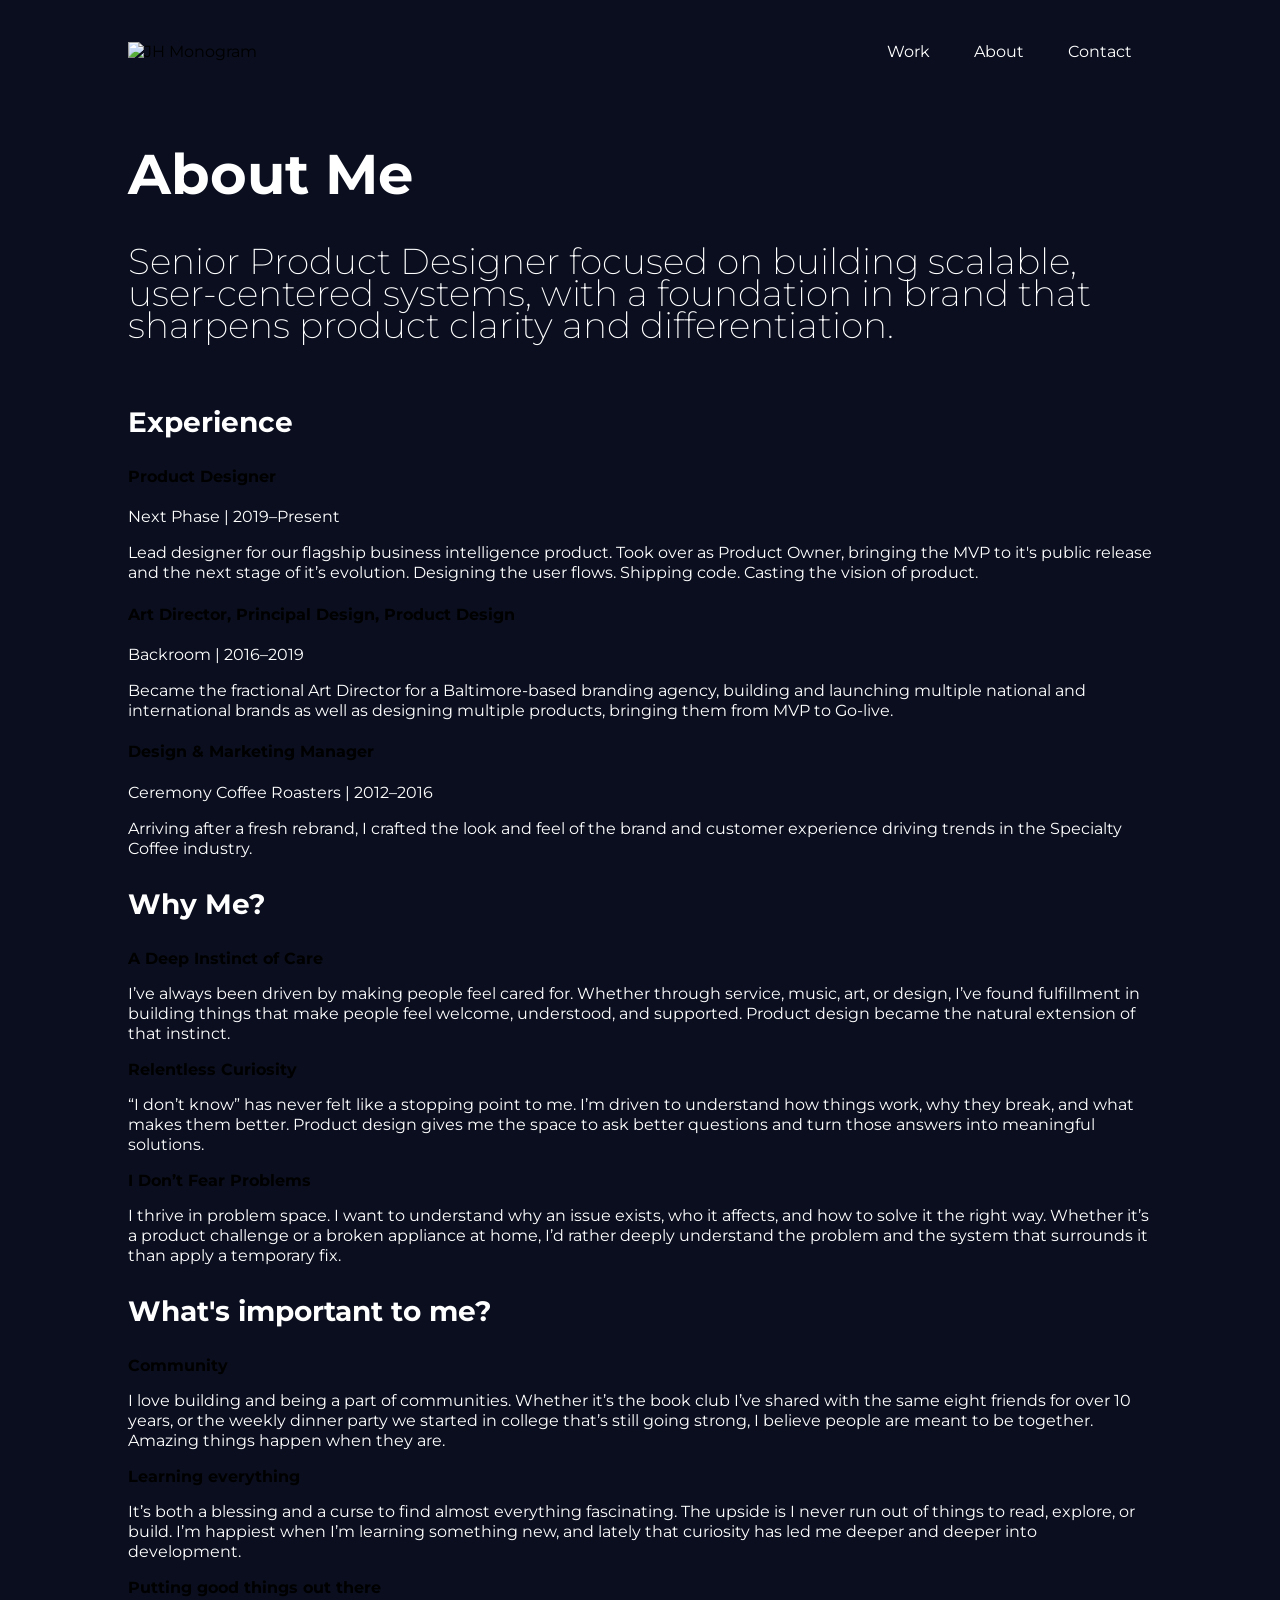
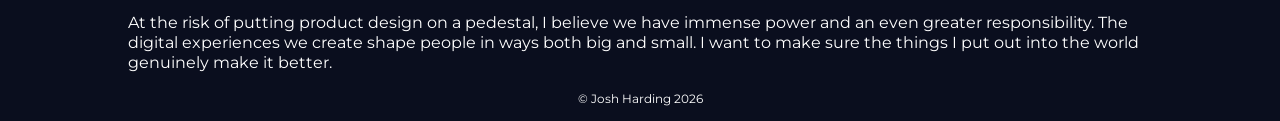
==== about.html @ d605e84e "Update about.html Added "Why me?" and "What's important to me?" sections" ====
<!DOCTYPE html>
<html lang="en">
<head>
    <meta charset="UTF-8">
    <meta name="viewport" content="width=device-width, initial-scale=1.0">
    <title>Josh Harding - About Me</title>
    <link rel="stylesheet" href="styles.css">
    <link rel="preconnect" href="https://fonts.googleapis.com">
    <link rel="preconnect" href="https://fonts.gstatic.com" crossorigin>
    <link href="https://fonts.googleapis.com/css2?family=Montserrat:ital,wght@0,100..900;1,100..900&display=swap" rel="stylesheet">
</head>
</head>
<body>
    <div>
    <header>
        <nav class="navigation">
                <a href="./index.html"><img src="./images/jh-logo-mark-white.svg" alt="JH Monogram" class="main_logo"></a>
            <div class="nav_group_links">
                <ul>
                    <li class="nav_items"><a href="#work-section">Work</a></li>
                    <li class="nav_items"><a href="./about.html">About</a></li>
                    <li class="nav_items"><a href="#contact-section">Contact</a></li>
                </ul>
            </div>
        </nav>
    </header>
    <main>
        <div class="hero-about">
            <div class="hero-left">
                <h1>About Me</h1>
                <p class="big-body">Senior Product Designer focused on building scalable, user-centered systems, with a foundation in brand that sharpens product clarity and differentiation.</p>
            </div>
            <div class="hero-right">
                <!-- <img class="headshot" src="./images/jh-headshot-2026.png" alt="headshot of me in a flannel shirt, I have a short beard and two earings in each earlobe"> -->
            </div>
            <!-- <p>&#8595; Want to know more?</p> -->

        </div>
        <!-- <h2>More stuff</h2>
        <p>Quick explaination about what you're about to see</p> -->
        <div class="about-section">
            <h3>Experience</h3>
        
            <h4 class="position">Product Designer</h4>
            <p class="resume-company-date">Next Phase  |  2019–Present</p>
            <p class="resume-description">Lead designer for our flagship business intelligence product. Took over as Product Owner, bringing the MVP to it's public release and the next stage of it’s evolution. Designing the user flows. Shipping code. Casting the vision of product.</p>
        
            <h4 class="position">Art Director, Principal Design, Product Design</h4>
            <p class="resume-company-date">Backroom  |  2016–2019</p>
            <p class="resume-description">Became the fractional Art Director for a Baltimore-based branding agency, building and launching multiple national and international brands as well as designing multiple products, bringing them from MVP to Go-live.</p>

            <h4 class="position">Design & Marketing Manager</h4>
            <p class="resume-company-date" style="margin:0">Ceremony Coffee Roasters  |  2012–2016</p>
            <p  class="resume-description">Arriving after a fresh rebrand, I crafted the look and feel of the brand and customer experience driving trends in the  Specialty Coffee industry.</p>
        </div>
        <div class="about-section">
            <h3>Why Me?</h3>
            <div class="three-column">
            <div>
                <h4 style="margin:0">A Deep Instinct of Care</h4>
                <p class="gray-text">I’ve always been driven by making people feel cared for. Whether through service, music, art, or design, I’ve found fulfillment in building things that make people feel welcome, understood, and supported. Product design became the natural extension of that instinct.</p>
            </div>
            <div>
                <h4 style="margin:0">Relentless Curiosity</h4>
                <p class="gray-text">“I don’t know” has never felt like a stopping point to me. I’m driven to understand how things work, why they break, and what makes them better. Product design gives me the space to ask better questions and turn those answers into meaningful solutions.</p>
            </div>
            <div>
                <h4 style="margin:0">I Don’t Fear Problems</h4>
                <p class="gray-text">I thrive in problem space. I want to understand why an issue exists, who it affects, and how to solve it the right way. Whether it’s a product challenge or a broken appliance at home, I’d rather deeply understand the problem and the system that surrounds it than apply a temporary fix.</p>
            </div>
        </div>
         <div class="about-section">
            <h3>What&#39s important to me?</h3>
            <div class="three-column">
            <div>
                <h4 style="margin:0">Community</h4>
                <p class="gray-text">I love building and being a part of communities. Whether it’s the book club I’ve shared with the same eight friends for over 10 years, or the weekly dinner party we started in college that’s still going strong, I believe people are meant to be together. Amazing things happen when they are.</p>
            </div>
            <div>
                <h4 style="margin:0">Learning everything</h4>
                <p class="gray-text">It’s both a blessing and a curse to find almost everything fascinating. The upside is I never run out of things to read, explore, or build. I’m happiest when I’m learning something new, and lately that curiosity has led me deeper and deeper into development.</p>
            </div>
            <div>
                <h4 style="margin:0">Putting good things out there</h4>
                <p class="gray-text">At the risk of putting product design on a pedestal, I believe we have immense power and an even greater responsibility. The digital experiences we create shape people in ways both big and small. I want to make sure the things I put out into the world genuinely make it better.</p>
            </div>
        </div>
    </main>
    <footer><p>© Josh Harding 2026</p></footer>
    </div>
</body>
</html>
---- styles.css ----
* {
  box-sizing: border-box;
  /* outline: 1px solid red; */
}

body {
    background-color: #0A0E1E;
    font-family: "Montserrat", sans-serif;
    margin: 0 auto;
    display: flex;
    justify-content: center;
    min-height: 100dvh;
    padding: 0 auto;
}

header {
    display: flex;
}

nav {
    display: flex;
    justify-content: center;
    justify-content: space-between;
    align-items: center;
}

.navigation {
    display: flex;
    justify-content: space-between;
    width: 80%;
    /* margin-top: 5%; */
    margin: 2% auto;
}

.nav_items {
    display: inline;
    list-style: none;
    color: #FFFFFF;
    margin: 20px
}

main {
    width: 80%;
    margin: 0 auto;
}

a {
  text-decoration: none;
  color: inherit;
}

.main_logo {
    display: inline;
    width: 20px;
}

/* Here's the hero section for desktop */
.hero {
    display: grid;
    grid-template-columns: 1fr 1fr;
    height: 80vh;
}

.big-body {
    font-size: 2.25rem;
    font-weight: 200;
    line-height: 2rem;

}

.hero-left{
    flex-direction: column;
    align-items: center;
    justify-content: center;
    align-self: center;
}

.hero-right {
    display:flex;
    flex-direction: column;
    justify-content: center;
    /* align-items: center; */
    overflow: hidden;
    width: auto;
    height: 100%;
    margin-top: auto;
}

.project-widget {
    border: solid 1px #d9d9d930;
    width: 100%;
    height: 440px;
    border-radius: 24px;
    display: grid;
    grid-template-columns: 1fr 1fr;
    gap: 20px;
    margin-bottom: 50px;
}

.project-text {
    display: flex;
    flex-direction: column;
    justify-content: space-between;
    padding: 30px;
    align-items: flex-start;
}

.impact-section {
    display: flex;
    flex-direction: column;
}

.impact {
    color: #00E7FF;
    letter-spacing: 0.22rem;
    font-weight: 700;
    margin: 0
}

.impact-metric {
    font-size: 43px;
    font-weight: 300;
    margin: 0;
}

.impact-description {
    font-weight: 300;
    margin: 0;
}

.project-image-container {
    display:flex;
    flex-direction: column;
    justify-content: end;
    overflow: hidden;
    width: auto;
    height: 100%;
    margin-top: auto;

}

.project-image {
    display: flex;
    flex-direction: column;
    justify-content: end;
    /* padding-top: 10%;
    padding-right: 10%; */
    /* padding-left: 10%; */
    align-items: center;
    object-fit: contain;
    width: auto;
    height: 100%;
    min-height: 0;
    min-width: 0;
    overflow: hidden;
}

.project-banner {
    width: 100%;
    height: auto;
    border-radius: 8px;
    margin-top: 10px;
    margin-bottom: 50px;
}

h1 {
    font-size: 56px;
    color: #FFFFFF;
}

h2 {
    font-size: 44px;
    color: #FFFFFF;
}

h3 {
    font-size: 28px;
    color: #FFFFFF;
}

p {
    color: #FFFFFF;
    line-height: 1.25rem;
}

.social-icon {
    width: 45px;
    margin-right: 20px;
    margin-top: 30px;
}

footer {
    text-align: center;
    font-size: .75rem;
}

@media (max-width: 402px) {
    body {
        background-color: #0A0E1E;
        font-family: "Montserrat", sans-serif;
        margin: 0;
        display: flex;
        justify-content: center;
        min-height: 100dvh;
        width: 80%;
        padding: 0;
        margin: auto;
    }

    h1 {
        font-size: 48px;
    }
    
    h2 {
        font-size: 36px;
        color: #FFFFFF;
    }
    
    h3 {
        font-size: 28px;
    }

    p {
        font-size: 12px;
    }

    .big-body {
        font-size: 16px;
        font-weight: 200;
        line-height: 1.25rem;
    }

    main {
        width: 80%;
        /* margin: 10%; */
    }

    .hero {
        display: grid;
        grid-template-columns: 1fr;
        width: 80vh;
    }

    .hero-right {
        display: none;
    }

    .impact-metric {
        font-size: 27px;
    }

    .project-widget {
        /* display: flex;
        flex-direction: column;
        justify-content: start; */
        display: grid;
        grid-template-columns: 1fr;
        grid-template-rows: 1fr 1fr;
        width: 100%;
        height: 70vh;

    }

    .project-image {
        align-items: center;
        object-fit: contain;
        overflow: hidden;
    }

    .project-banner {
    width: 100%;
    height: auto;
    border-radius: 4px;
    margin-top: 10px;
    margin-bottom: 50px;
}

    .project-image-container {
        overflow: hidden;
        width: 100%;
        height: auto;
        margin-top: auto;
        object-fit: contain;
    }

    .navigation {
    display: flex;
    justify-content: space-between;
    width: 80%;
    margin: 0 auto;
    }
}

@media (min-width: 402px) and (max-width: 980px) {
    p {
        font-size: 12px;
    }

    .big-body {
        font-size: 1.5rem;
        font-weight: 200;
    }

    main {
    width: 80%;
    margin: 10%;
    }

    .hero {
    display: grid;
    grid-template-columns: 1fr;
    height: 80vh;
    }

    .hero-right {
        display: none;
    }

      .impact-metric {
        font-size: 27px;
    }

        .project-widget {
        /* display: flex;
        flex-direction: column;
        justify-content: start; */
        display: grid;
        grid-template-columns: 1fr;
        grid-template-rows: 1fr 1fr;
        width: 100%;
        height: 70vh;

    }
}
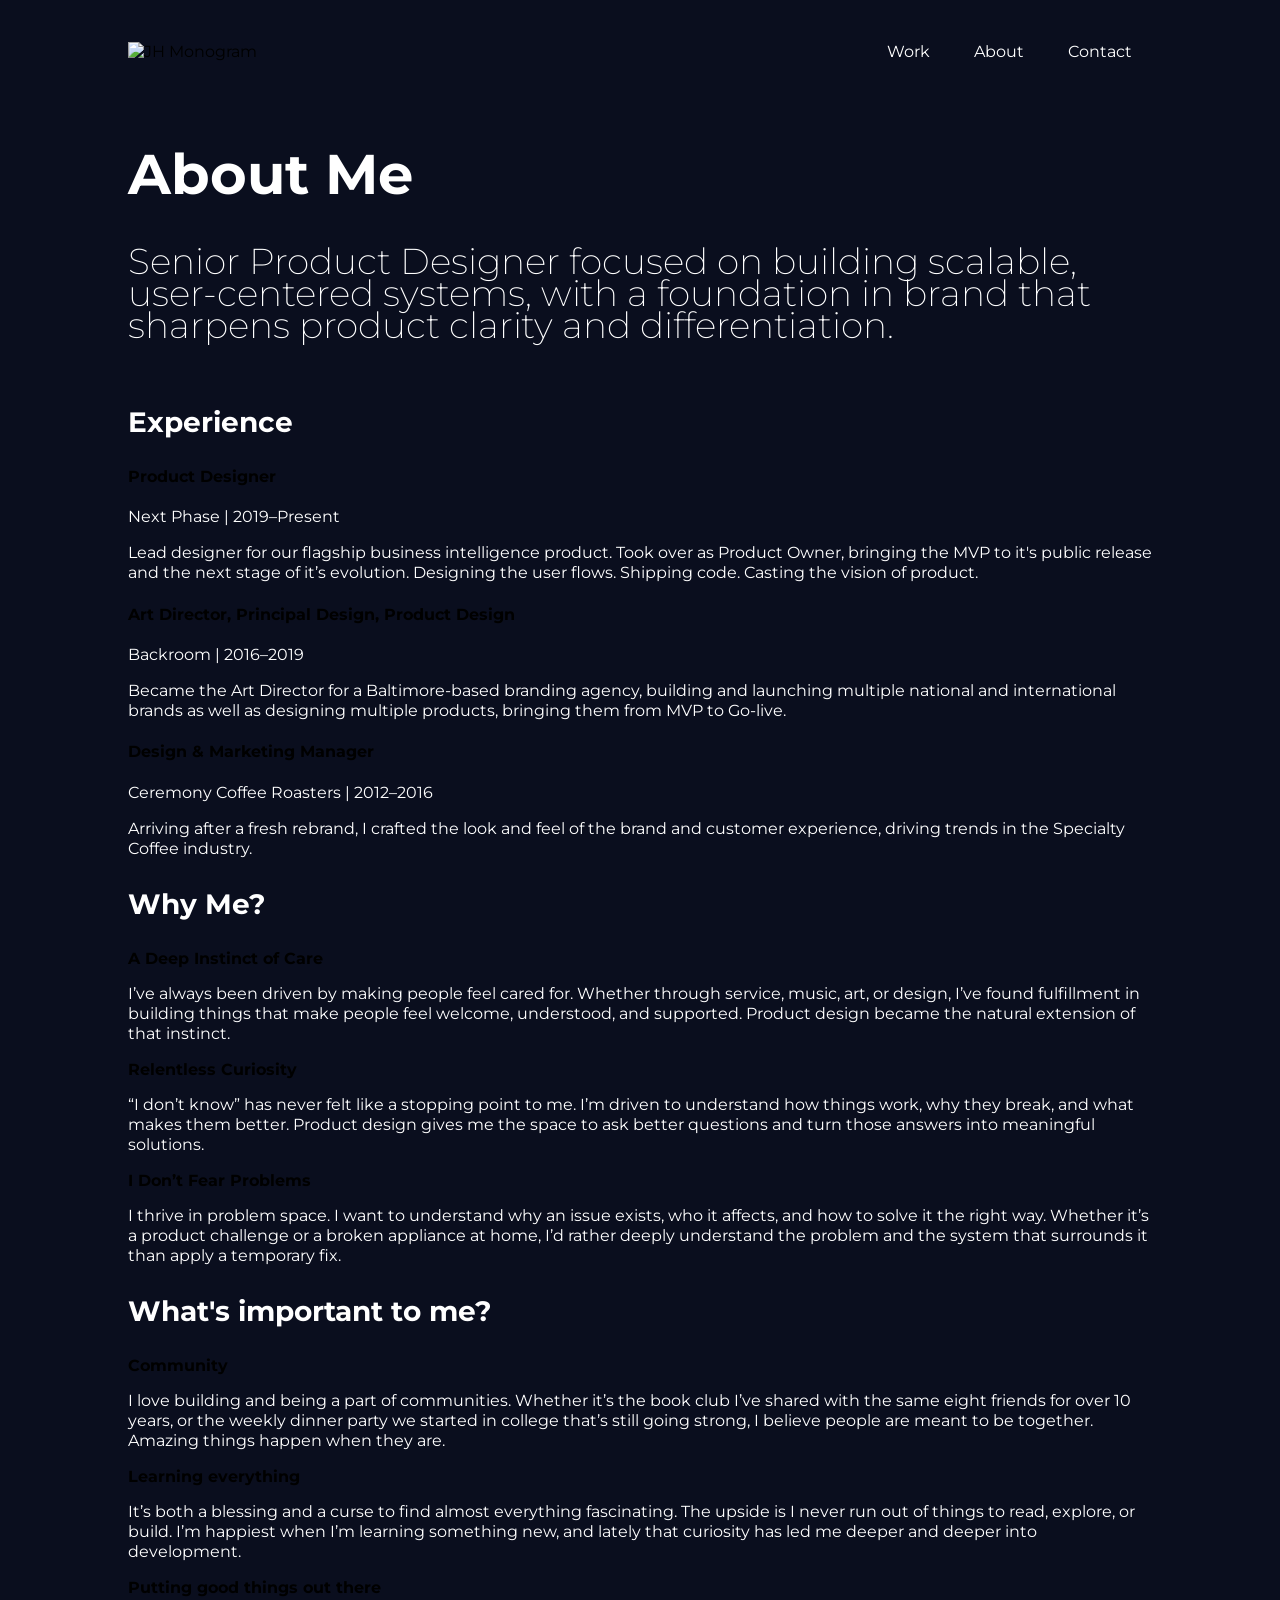
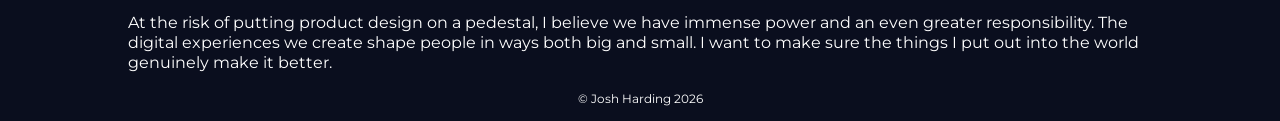
==== commit c296d854: "Update about.html fixed some tiny inconsistencies in the type formatting" ====
--- a/about.html
+++ b/about.html
@@ -47,11 +47,11 @@
         
             <h4 class="position">Art Director, Principal Design, Product Design</h4>
             <p class="resume-company-date">Backroom  |  2016–2019</p>
-            <p class="resume-description">Became the fractional Art Director for a Baltimore-based branding agency, building and launching multiple national and international brands as well as designing multiple products, bringing them from MVP to Go-live.</p>
+            <p class="resume-description">Became the Art Director for a Baltimore-based branding agency, building and launching multiple national and international brands as well as designing multiple products, bringing them from MVP to Go-live.</p>
 
             <h4 class="position">Design & Marketing Manager</h4>
             <p class="resume-company-date" style="margin:0">Ceremony Coffee Roasters  |  2012–2016</p>
-            <p  class="resume-description">Arriving after a fresh rebrand, I crafted the look and feel of the brand and customer experience driving trends in the  Specialty Coffee industry.</p>
+            <p  class="resume-description">Arriving after a fresh rebrand, I crafted the look and feel of the brand and customer experience, driving trends in the  Specialty Coffee industry.</p>
         </div>
         <div class="about-section">
             <h3>Why Me?</h3>
@@ -69,7 +69,7 @@
                 <p class="gray-text">I thrive in problem space. I want to understand why an issue exists, who it affects, and how to solve it the right way. Whether it’s a product challenge or a broken appliance at home, I’d rather deeply understand the problem and the system that surrounds it than apply a temporary fix.</p>
             </div>
         </div>
-         <div class="about-section">
+        <div class="about-section">
             <h3>What&#39s important to me?</h3>
             <div class="three-column">
             <div>
@@ -84,6 +84,7 @@
                 <h4 style="margin:0">Putting good things out there</h4>
                 <p class="gray-text">At the risk of putting product design on a pedestal, I believe we have immense power and an even greater responsibility. The digital experiences we create shape people in ways both big and small. I want to make sure the things I put out into the world genuinely make it better.</p>
             </div>
+            </div>
         </div>
     </main>
     <footer><p>© Josh Harding 2026</p></footer>
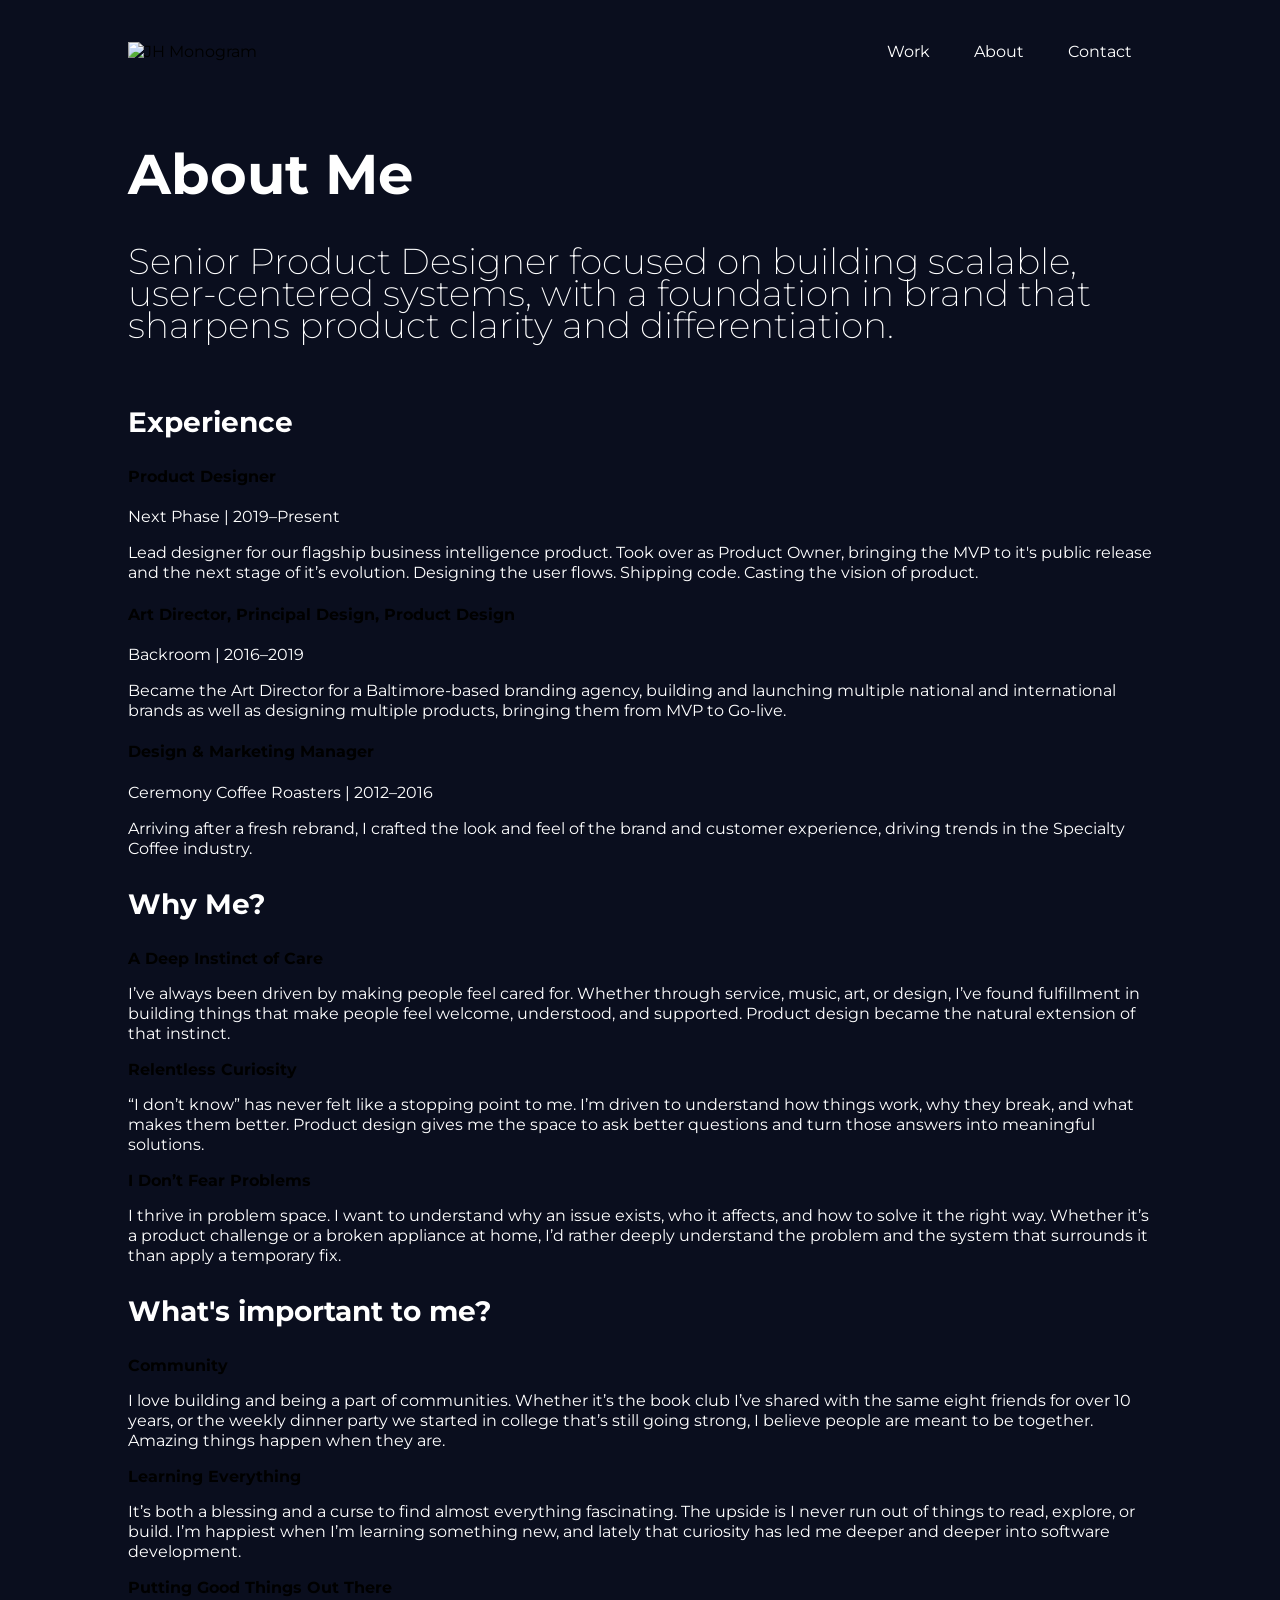
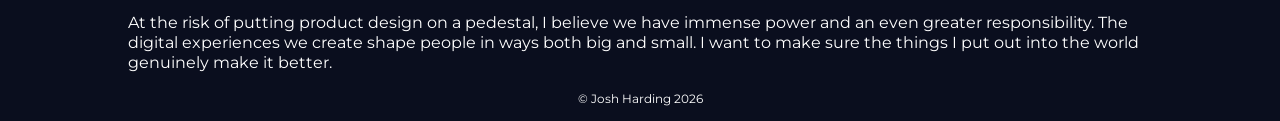
==== commit 6f18cbdf: "Update about.html edited the '...important to me...' descriptions" ====
--- a/about.html
+++ b/about.html
@@ -17,9 +17,9 @@
                 <a href="./index.html"><img src="./images/jh-logo-mark-white.svg" alt="JH Monogram" class="main_logo"></a>
             <div class="nav_group_links">
                 <ul>
-                    <li class="nav_items"><a href="#work-section">Work</a></li>
+                    <li class="nav_items"><a href="index.html#work-section">Work</a></li>
                     <li class="nav_items"><a href="./about.html">About</a></li>
-                    <li class="nav_items"><a href="#contact-section">Contact</a></li>
+                    <li class="nav_items"><a href="index.html#contact-section">Contact</a></li>
                 </ul>
             </div>
         </nav>
@@ -77,11 +77,11 @@
                 <p class="gray-text">I love building and being a part of communities. Whether it’s the book club I’ve shared with the same eight friends for over 10 years, or the weekly dinner party we started in college that’s still going strong, I believe people are meant to be together. Amazing things happen when they are.</p>
             </div>
             <div>
-                <h4 style="margin:0">Learning everything</h4>
-                <p class="gray-text">It’s both a blessing and a curse to find almost everything fascinating. The upside is I never run out of things to read, explore, or build. I’m happiest when I’m learning something new, and lately that curiosity has led me deeper and deeper into development.</p>
+                <h4 style="margin:0">Learning Everything</h4>
+                <p class="gray-text">It’s both a blessing and a curse to find almost everything fascinating. The upside is I never run out of things to read, explore, or build. I’m happiest when I’m learning something new, and lately that curiosity has led me deeper and deeper into software development.</p>
             </div>
             <div>
-                <h4 style="margin:0">Putting good things out there</h4>
+                <h4 style="margin:0">Putting Good Things Out There</h4>
                 <p class="gray-text">At the risk of putting product design on a pedestal, I believe we have immense power and an even greater responsibility. The digital experiences we create shape people in ways both big and small. I want to make sure the things I put out into the world genuinely make it better.</p>
             </div>
             </div>
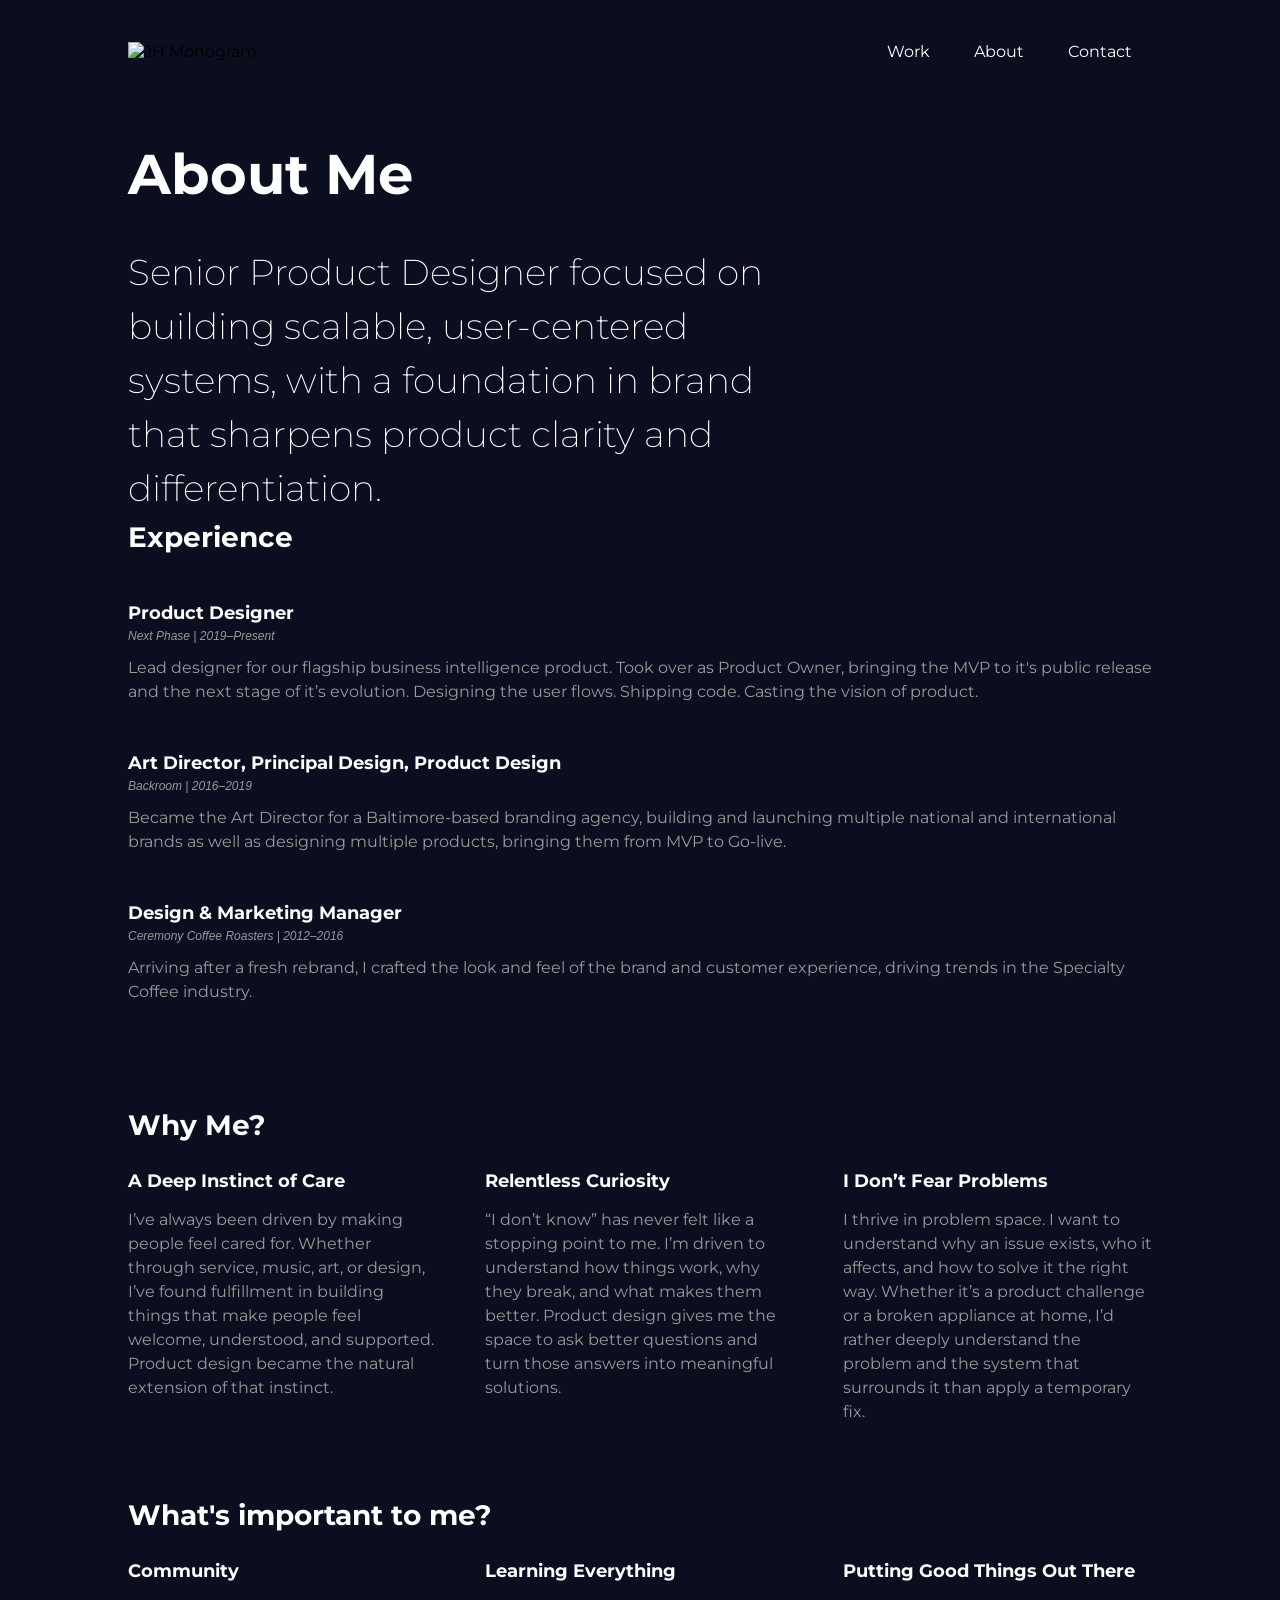
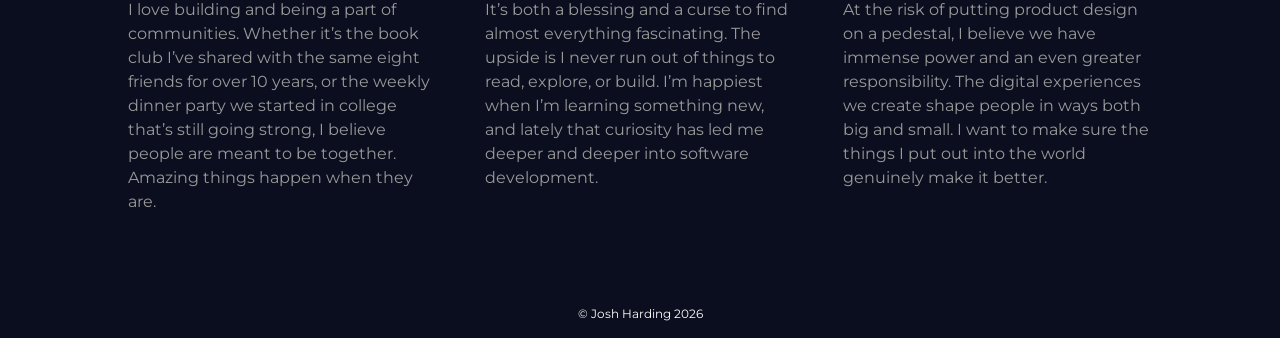
==== commit 86b90cb0: "Update about.html Honestly, I'm just making sure it's up to date before bed" ====
--- a/about.html
+++ b/about.html
@@ -33,11 +33,9 @@
             <div class="hero-right">
                 <!-- <img class="headshot" src="./images/jh-headshot-2026.png" alt="headshot of me in a flannel shirt, I have a short beard and two earings in each earlobe"> -->
             </div>
-            <!-- <p>&#8595; Want to know more?</p> -->
 
         </div>
-        <!-- <h2>More stuff</h2>
-        <p>Quick explaination about what you're about to see</p> -->
+
         <div class="about-section">
             <h3>Experience</h3>
         
@@ -53,6 +51,7 @@
             <p class="resume-company-date" style="margin:0">Ceremony Coffee Roasters  |  2012–2016</p>
             <p  class="resume-description">Arriving after a fresh rebrand, I crafted the look and feel of the brand and customer experience, driving trends in the  Specialty Coffee industry.</p>
         </div>
+        
         <div class="about-section">
             <h3>Why Me?</h3>
             <div class="three-column">
@@ -69,6 +68,7 @@
                 <p class="gray-text">I thrive in problem space. I want to understand why an issue exists, who it affects, and how to solve it the right way. Whether it’s a product challenge or a broken appliance at home, I’d rather deeply understand the problem and the system that surrounds it than apply a temporary fix.</p>
             </div>
         </div>
+        
         <div class="about-section">
             <h3>What&#39s important to me?</h3>
             <div class="three-column">
@@ -86,6 +86,7 @@
             </div>
             </div>
         </div>
+        
     </main>
     <footer><p>© Josh Harding 2026</p></footer>
     </div>
--- a/styles.css
+++ b/styles.css
@@ -58,13 +58,51 @@
 .hero {
     display: grid;
     grid-template-columns: 1fr 1fr;
-    height: 80vh;
+    height: 75vh;
+}
+
+.hero-about {
+    display:grid;
+    grid-template-columns: 2fr 1fr;
+    height: 40vh;
+}
+
+.project-main-image {
+    width: 100%;
+    height: auto;
+    border-radius: 16px;
+}
+
+.hero-project {
+    display: grid;
+    grid-template-columns: 2fr 1fr;
+    gap: 3rem;
+}
+
+.results-project {
+    display: grid;
+    grid-template-columns: 1fr 1fr 1fr;
+    gap: 3rem;
+    text-align: center;
+}
+
+.result-metric {
+    font-size: 5.625rem;
+    font-weight: 100;
+    color: #ffffff;
+    margin: 2rem;
+}
+
+.project-description {
+    font-size: 1.5rem;
+    line-height: 1.5em;
+    margin: 0;
 }
 
 .big-body {
     font-size: 2.25rem;
     font-weight: 200;
-    line-height: 2rem;
+    line-height: 1.5em;
 
 }
 
@@ -163,6 +201,42 @@
     margin-bottom: 50px;
 }
 
+.project-subsection {
+    margin-top: 50px;
+    margin-bottom: 50px;
+}
+
+.three-column {
+    display: grid;
+    grid-template-columns: 1fr 1fr 1fr;
+    gap: 3rem;
+}
+
+.position {
+    margin-top: 3rem;
+    margin-bottom: 0;
+}
+.resume-company-date {
+    font-size: .75rem;
+    font-style: italic;
+    color: #9a9a9a;
+    margin: 0;
+}
+
+.resume-description {
+    margin-top: .5em;
+    color:#9a9a9a
+}
+
+.about-section {
+    padding-top: 30px;
+    padding-bottom: 30px;
+}
+
+.gray-text {
+    color: #9a9a9a;
+}
+
 h1 {
     font-size: 56px;
     color: #FFFFFF;
@@ -178,13 +252,22 @@
     color: #FFFFFF;
 }
 
+h4 {
+    font-size: 18px;
+    color: #ffffff;
+}
+
 p {
     color: #FFFFFF;
-    line-height: 1.25rem;
+    line-height: 1.5rem;
+}
+
+li {
+    color: #ffffff
 }
 
 .social-icon {
-    width: 45px;
+    width: 35px;
     margin-right: 20px;
     margin-top: 30px;
 }
@@ -289,6 +372,18 @@
     width: 80%;
     margin: 0 auto;
     }
+    
+    .three-column {
+    display: grid;
+    grid-template-columns: 1fr;
+    gap: 3rem;
+}
+    .hero-about {
+    display:grid;
+    grid-template-columns: 1fr;
+    height: 40vh;
+}
+
 }
 
 @media (min-width: 402px) and (max-width: 980px) {
@@ -331,4 +426,15 @@
         height: 70vh;
 
     }
-}
+
+    .three-column {
+    display: grid;
+    grid-template-columns: 1fr;
+    gap: 3rem;
+}
+    .hero-about {
+    display:grid;
+    grid-template-columns: 1fr;
+    height: 40vh;
+}
+}
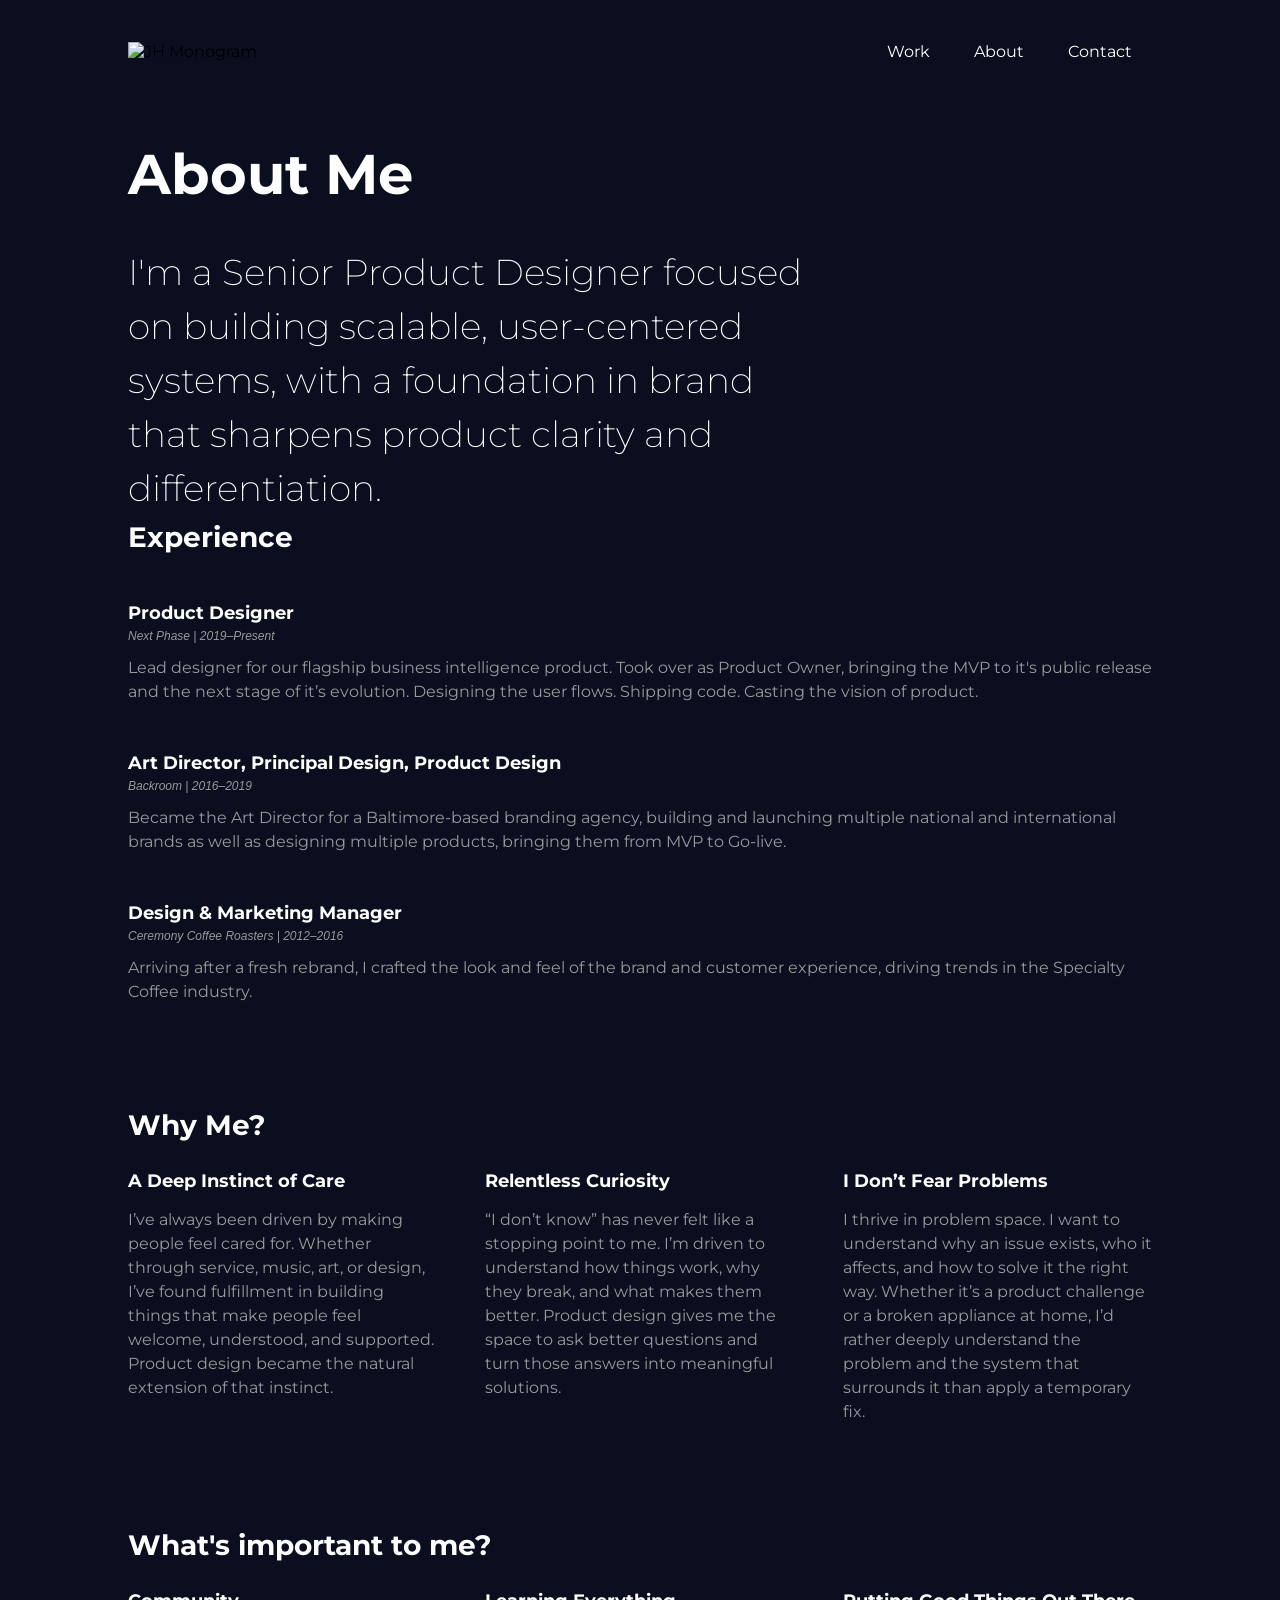
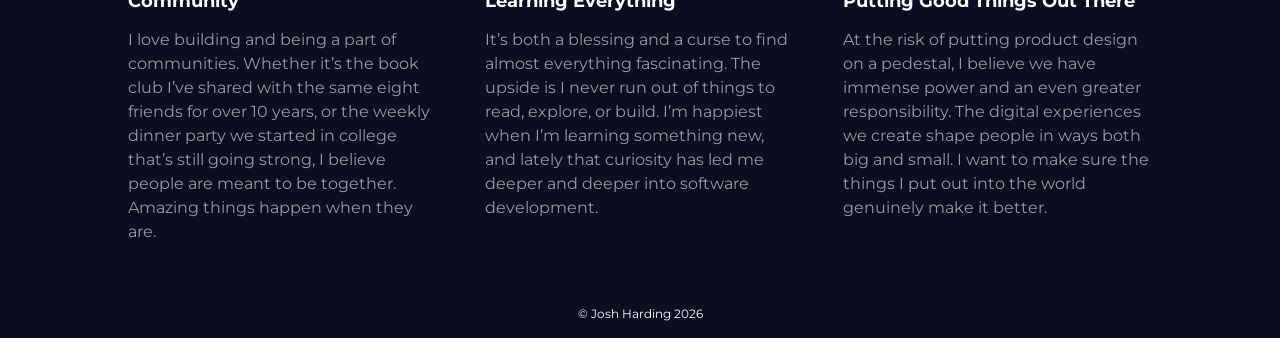
==== commit 4d9eeefc: "Update about.html updated formatting, fixed spacing issue in Experience between title and first .pos" ====
--- a/about.html
+++ b/about.html
@@ -12,83 +12,83 @@
 </head>
 <body>
     <div>
-    <header>
-        <nav class="navigation">
-                <a href="./index.html"><img src="./images/jh-logo-mark-white.svg" alt="JH Monogram" class="main_logo"></a>
-            <div class="nav_group_links">
-                <ul>
-                    <li class="nav_items"><a href="index.html#work-section">Work</a></li>
-                    <li class="nav_items"><a href="./about.html">About</a></li>
-                    <li class="nav_items"><a href="index.html#contact-section">Contact</a></li>
-                </ul>
-            </div>
-        </nav>
-    </header>
-    <main>
-        <div class="hero-about">
-            <div class="hero-left">
-                <h1>About Me</h1>
-                <p class="big-body">Senior Product Designer focused on building scalable, user-centered systems, with a foundation in brand that sharpens product clarity and differentiation.</p>
-            </div>
-            <div class="hero-right">
-                <!-- <img class="headshot" src="./images/jh-headshot-2026.png" alt="headshot of me in a flannel shirt, I have a short beard and two earings in each earlobe"> -->
+        <header>
+            <nav class="navigation">
+                    <a href="./index.html"><img src="./images/jh-logo-mark-white.svg" alt="JH Monogram" class="main_logo"></a>
+                <div class="nav_group_links">
+                    <ul>
+                        <li class="nav_items"><a href="index.html#work-section">Work</a></li>
+                        <li class="nav_items"><a href="./about.html">About</a></li>
+                        <li class="nav_items"><a href="index.html#contact-section">Contact</a></li>
+                    </ul>
+                </div>
+            </nav>
+        </header>
+        <main>
+            <div class="hero-about">
+                <div class="hero-left">
+                    <h1>About Me</h1>
+                    <p class="big-body">I'm a Senior Product Designer focused on building scalable, user-centered systems, with a foundation in brand that sharpens product clarity and differentiation.</p>
+                </div>
+                <div class="hero-right">
+                    <!-- <img class="headshot" src="./images/jh-headshot-2026.png" alt="headshot of me in a flannel shirt, I have a short beard and two earings in each earlobe"> -->
+                </div>
             </div>
 
-        </div>
+            <div class="about-section">
+                <h3>Experience</h3>
+            
+                <h4 class="position">Product Designer</h4>
+                <p class="resume-company-date">Next Phase  |  2019–Present</p>
+                <p class="resume-description">Lead designer for our flagship business intelligence product. Took over as Product Owner, bringing the MVP to it's public release and the next stage of it’s evolution. Designing the user flows. Shipping code. Casting the vision of product.</p>
+            
+                <h4 class="position">Art Director, Principal Design, Product Design</h4>
+                <p class="resume-company-date">Backroom  |  2016–2019</p>
+                <p class="resume-description">Became the Art Director for a Baltimore-based branding agency, building and launching multiple national and international brands as well as designing multiple products, bringing them from MVP to Go-live.</p>
 
-        <div class="about-section">
-            <h3>Experience</h3>
-        
-            <h4 class="position">Product Designer</h4>
-            <p class="resume-company-date">Next Phase  |  2019–Present</p>
-            <p class="resume-description">Lead designer for our flagship business intelligence product. Took over as Product Owner, bringing the MVP to it's public release and the next stage of it’s evolution. Designing the user flows. Shipping code. Casting the vision of product.</p>
-        
-            <h4 class="position">Art Director, Principal Design, Product Design</h4>
-            <p class="resume-company-date">Backroom  |  2016–2019</p>
-            <p class="resume-description">Became the Art Director for a Baltimore-based branding agency, building and launching multiple national and international brands as well as designing multiple products, bringing them from MVP to Go-live.</p>
-
-            <h4 class="position">Design & Marketing Manager</h4>
-            <p class="resume-company-date" style="margin:0">Ceremony Coffee Roasters  |  2012–2016</p>
-            <p  class="resume-description">Arriving after a fresh rebrand, I crafted the look and feel of the brand and customer experience, driving trends in the  Specialty Coffee industry.</p>
-        </div>
-        
-        <div class="about-section">
-            <h3>Why Me?</h3>
-            <div class="three-column">
-            <div>
-                <h4 style="margin:0">A Deep Instinct of Care</h4>
-                <p class="gray-text">I’ve always been driven by making people feel cared for. Whether through service, music, art, or design, I’ve found fulfillment in building things that make people feel welcome, understood, and supported. Product design became the natural extension of that instinct.</p>
+                <h4 class="position">Design & Marketing Manager</h4>
+                <p class="resume-company-date" style="margin:0">Ceremony Coffee Roasters  |  2012–2016</p>
+                <p  class="resume-description">Arriving after a fresh rebrand, I crafted the look and feel of the brand and customer experience, driving trends in the  Specialty Coffee industry.</p>
             </div>
-            <div>
-                <h4 style="margin:0">Relentless Curiosity</h4>
-                <p class="gray-text">“I don’t know” has never felt like a stopping point to me. I’m driven to understand how things work, why they break, and what makes them better. Product design gives me the space to ask better questions and turn those answers into meaningful solutions.</p>
+            
+            <div class="about-section">
+                <h3>Why Me?</h3>
+                <div class="three-column">
+                    <div>
+                        <h4 style="margin:0">A Deep Instinct of Care</h4>
+                        <p class="gray-text">I’ve always been driven by making people feel cared for. Whether through service, music, art, or design, I’ve found fulfillment in building things that make people feel welcome, understood, and supported. Product design became the natural extension of that instinct.</p>
+                    </div>
+                    <div>
+                        <h4 style="margin:0">Relentless Curiosity</h4>
+                        <p class="gray-text">“I don’t know” has never felt like a stopping point to me. I’m driven to understand how things work, why they break, and what makes them better. Product design gives me the space to ask better questions and turn those answers into meaningful solutions.</p>
+                    </div>
+                    <div>
+                        <h4 style="margin:0">I Don’t Fear Problems</h4>
+                        <p class="gray-text">I thrive in problem space. I want to understand why an issue exists, who it affects, and how to solve it the right way. Whether it’s a product challenge or a broken appliance at home, I’d rather deeply understand the problem and the system that surrounds it than apply a temporary fix.</p>
+                    </div>
+                </div>
             </div>
-            <div>
-                <h4 style="margin:0">I Don’t Fear Problems</h4>
-                <p class="gray-text">I thrive in problem space. I want to understand why an issue exists, who it affects, and how to solve it the right way. Whether it’s a product challenge or a broken appliance at home, I’d rather deeply understand the problem and the system that surrounds it than apply a temporary fix.</p>
+            
+            <div class="about-section">
+                <h3>What&#39s important to me?</h3>
+                <div class="three-column">
+                    <div>
+                        <h4 style="margin:0">Community</h4>
+                        <p class="gray-text">I love building and being a part of communities. Whether it’s the book club I’ve shared with the same eight friends for over 10 years, or the weekly dinner party we started in college that’s still going strong, I believe people are meant to be together. Amazing things happen when they are.</p>
+                    </div>
+                    <div>
+                        <h4 style="margin:0">Learning Everything</h4>
+                        <p class="gray-text">It’s both a blessing and a curse to find almost everything fascinating. The upside is I never run out of things to read, explore, or build. I’m happiest when I’m learning something new, and lately that curiosity has led me deeper and deeper into software development.</p>
+                    </div>
+                    <div>
+                        <h4 style="margin:0">Putting Good Things Out There</h4>
+                        <p class="gray-text">At the risk of putting product design on a pedestal, I believe we have immense power and an even greater responsibility. The digital experiences we create shape people in ways both big and small. I want to make sure the things I put out into the world genuinely make it better.</p>
+                    </div>
+                </div>
             </div>
-        </div>
-        
-        <div class="about-section">
-            <h3>What&#39s important to me?</h3>
-            <div class="three-column">
-            <div>
-                <h4 style="margin:0">Community</h4>
-                <p class="gray-text">I love building and being a part of communities. Whether it’s the book club I’ve shared with the same eight friends for over 10 years, or the weekly dinner party we started in college that’s still going strong, I believe people are meant to be together. Amazing things happen when they are.</p>
-            </div>
-            <div>
-                <h4 style="margin:0">Learning Everything</h4>
-                <p class="gray-text">It’s both a blessing and a curse to find almost everything fascinating. The upside is I never run out of things to read, explore, or build. I’m happiest when I’m learning something new, and lately that curiosity has led me deeper and deeper into software development.</p>
-            </div>
-            <div>
-                <h4 style="margin:0">Putting Good Things Out There</h4>
-                <p class="gray-text">At the risk of putting product design on a pedestal, I believe we have immense power and an even greater responsibility. The digital experiences we create shape people in ways both big and small. I want to make sure the things I put out into the world genuinely make it better.</p>
-            </div>
-            </div>
-        </div>
-        
-    </main>
-    <footer><p>© Josh Harding 2026</p></footer>
+            
+        </main>
+        <footer><p>© Josh Harding 2026</p></footer>
     </div>
 </body>
 </html>
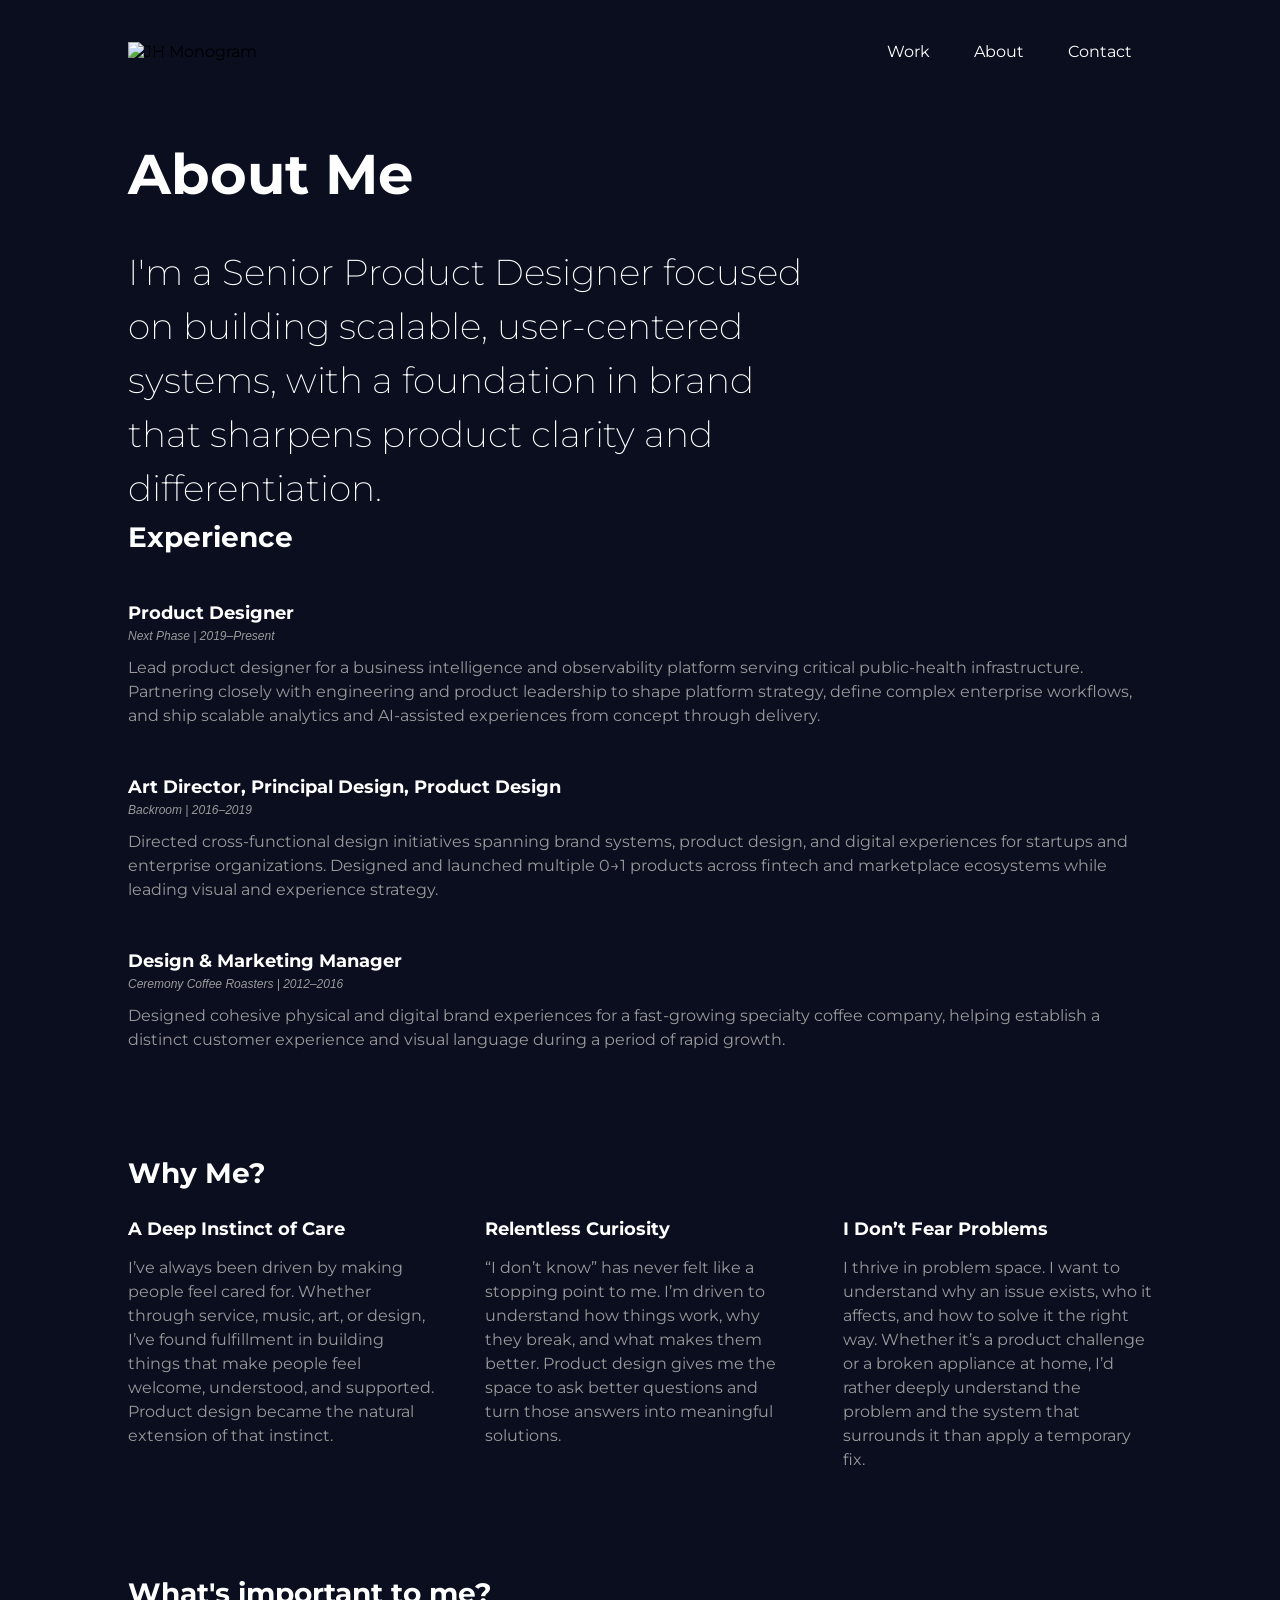
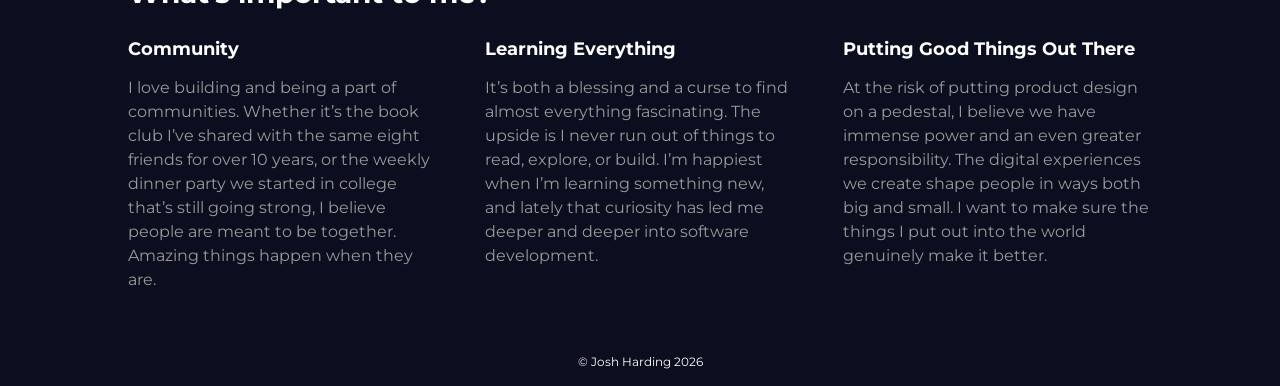
==== commit 2aa8aef6: "Update about.html updated experience descriptions" ====
--- a/about.html
+++ b/about.html
@@ -40,15 +40,15 @@
             
                 <h4 class="position">Product Designer</h4>
                 <p class="resume-company-date">Next Phase  |  2019–Present</p>
-                <p class="resume-description">Lead designer for our flagship business intelligence product. Took over as Product Owner, bringing the MVP to it's public release and the next stage of it’s evolution. Designing the user flows. Shipping code. Casting the vision of product.</p>
+                <p class="resume-description">Lead product designer for a business intelligence and observability platform serving critical public-health infrastructure. Partnering closely with engineering and product leadership to shape platform strategy, define complex enterprise workflows, and ship scalable analytics and AI-assisted experiences from concept through delivery.</p>
             
                 <h4 class="position">Art Director, Principal Design, Product Design</h4>
                 <p class="resume-company-date">Backroom  |  2016–2019</p>
-                <p class="resume-description">Became the Art Director for a Baltimore-based branding agency, building and launching multiple national and international brands as well as designing multiple products, bringing them from MVP to Go-live.</p>
+                <p class="resume-description">Directed cross-functional design initiatives spanning brand systems, product design, and digital experiences for startups and enterprise organizations. Designed and launched multiple 0→1 products across fintech and marketplace ecosystems while leading visual and experience strategy.</p>
 
                 <h4 class="position">Design & Marketing Manager</h4>
                 <p class="resume-company-date" style="margin:0">Ceremony Coffee Roasters  |  2012–2016</p>
-                <p  class="resume-description">Arriving after a fresh rebrand, I crafted the look and feel of the brand and customer experience, driving trends in the  Specialty Coffee industry.</p>
+                <p  class="resume-description">Designed cohesive physical and digital brand experiences for a fast-growing specialty coffee company, helping establish a distinct customer experience and visual language during a period of rapid growth.</p>
             </div>
             
             <div class="about-section">
--- a/styles.css
+++ b/styles.css
@@ -65,6 +65,7 @@
     display:grid;
     grid-template-columns: 2fr 1fr;
     height: 40vh;
+    margin-botton: 5rem;
 }
 
 .project-main-image {
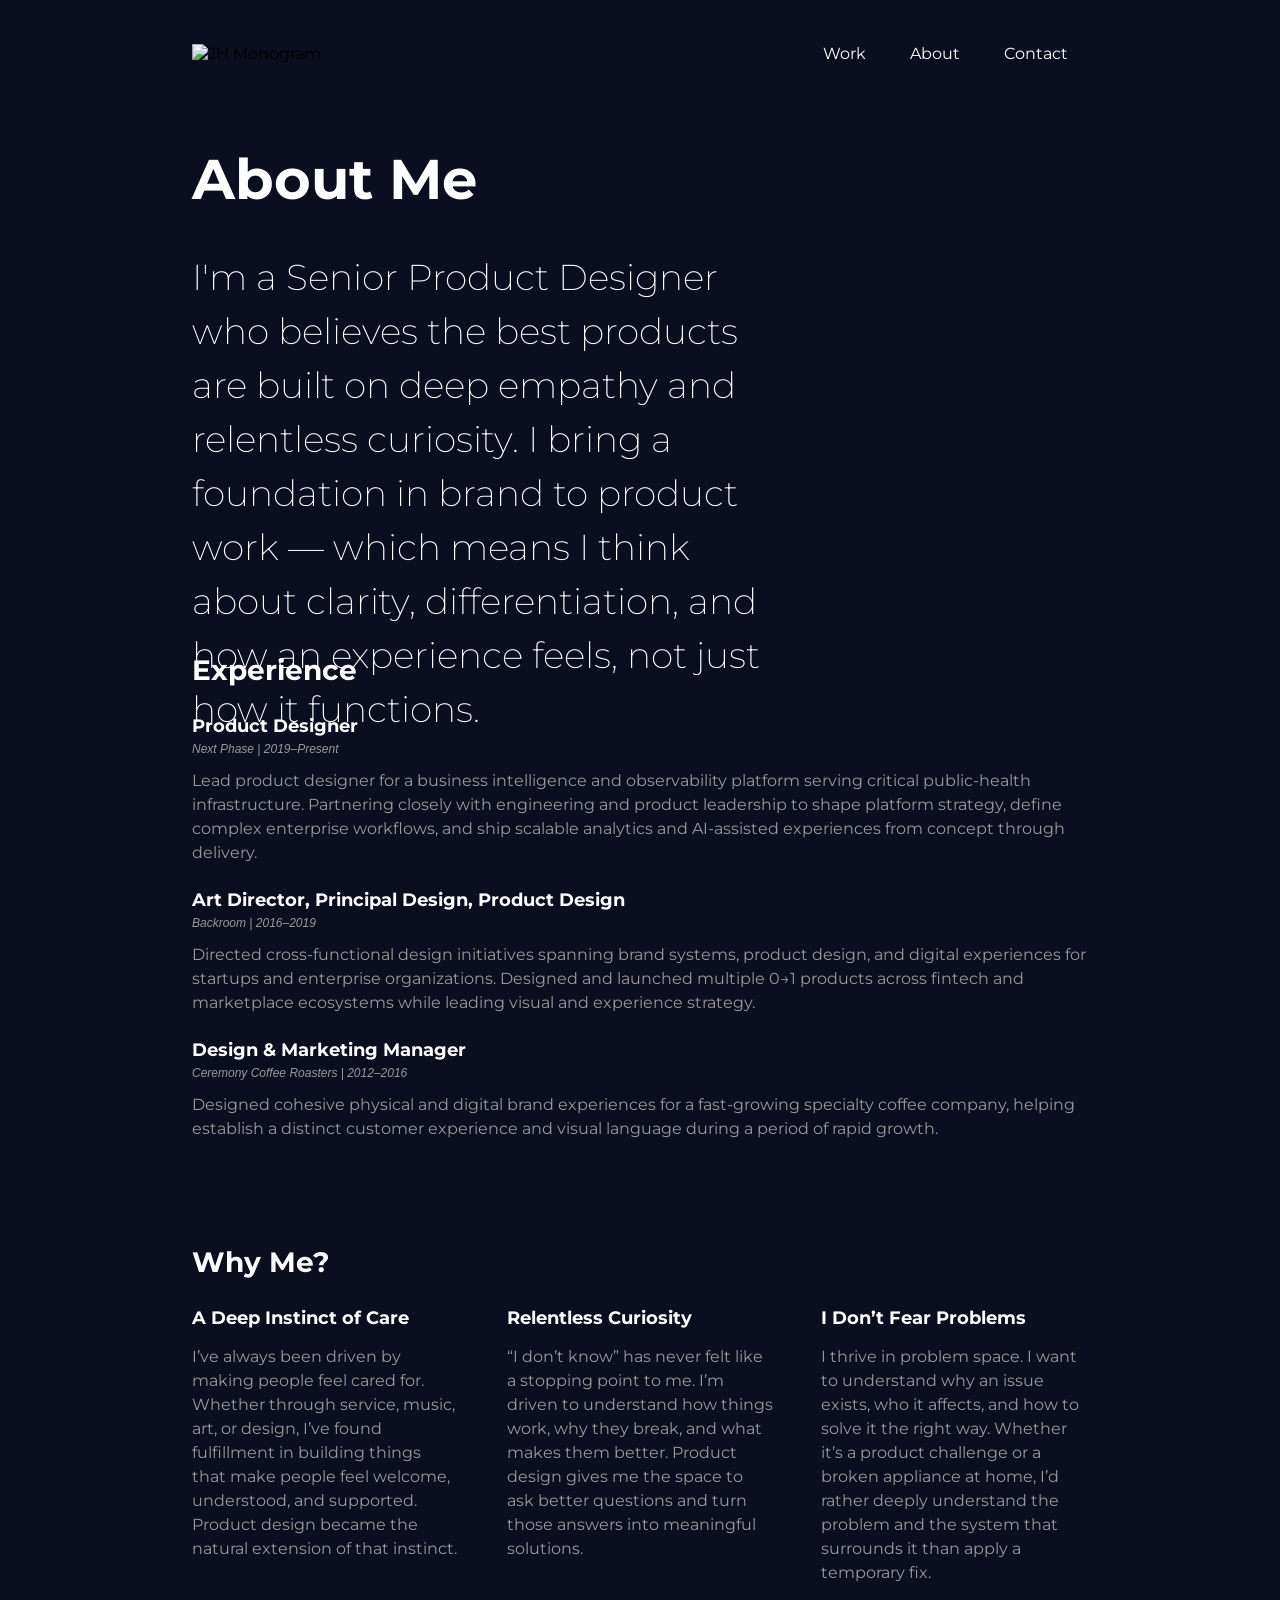
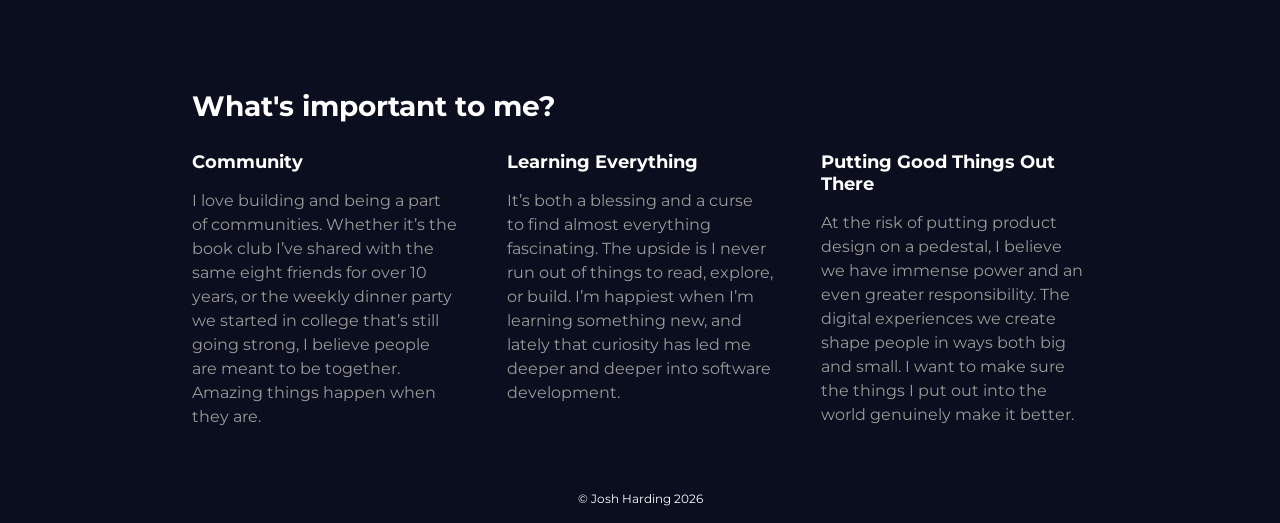
==== commit 90fab785: "Update about.html New intro paragraph" ====
--- a/about.html
+++ b/about.html
@@ -28,7 +28,7 @@
             <div class="hero-about">
                 <div class="hero-left">
                     <h1>About Me</h1>
-                    <p class="big-body">I'm a Senior Product Designer focused on building scalable, user-centered systems, with a foundation in brand that sharpens product clarity and differentiation.</p>
+                    <p class="big-body">I'm a Senior Product Designer who believes the best products are built on deep empathy and relentless curiosity. I bring a foundation in brand to product work — which means I think about clarity, differentiation, and how an experience feels, not just how it functions.</p>
                 </div>
                 <div class="hero-right">
                     <!-- <img class="headshot" src="./images/jh-headshot-2026.png" alt="headshot of me in a flannel shirt, I have a short beard and two earings in each earlobe"> -->
--- a/styles.css
+++ b/styles.css
@@ -27,7 +27,7 @@
 .navigation {
     display: flex;
     justify-content: space-between;
-    width: 80%;
+    width: 70%;
     /* margin-top: 5%; */
     margin: 2% auto;
 }
@@ -40,7 +40,7 @@
 }
 
 main {
-    width: 80%;
+    width: 70%;
     margin: 0 auto;
 }
 
@@ -65,7 +65,7 @@
     display:grid;
     grid-template-columns: 2fr 1fr;
     height: 40vh;
-    margin-botton: 5rem;
+    margin-bottom: 8rem;
 }
 
 .project-main-image {
@@ -80,9 +80,16 @@
     gap: 3rem;
 }
 
-.results-project {
+.results-project-3col {
     display: grid;
     grid-template-columns: 1fr 1fr 1fr;
+    gap: 3rem;
+    text-align: center;
+}
+
+.results-project-2col {
+    display: grid;
+    grid-template-columns: 1fr 1fr;
     gap: 3rem;
     text-align: center;
 }
@@ -207,6 +214,11 @@
     margin-bottom: 50px;
 }
 
+.project-subsection-title {
+    font-size: 1.125rem;
+    margin: 0;
+}
+
 .three-column {
     display: grid;
     grid-template-columns: 1fr 1fr 1fr;
@@ -214,9 +226,13 @@
 }
 
 .position {
-    margin-top: 3rem;
     margin-bottom: 0;
 }
+
+.position + .position {
+    margin-top: 5rem;
+}
+
 .resume-company-date {
     font-size: .75rem;
     font-style: italic;
@@ -263,9 +279,16 @@
     line-height: 1.5rem;
 }
 
+ ul {
+    line-height: 150%;
+}
+
 li {
-    color: #ffffff
-}
+    color: #ffffff;
+    line-height: 1.5rem;
+
+}
+
 
 .social-icon {
     width: 35px;
@@ -308,12 +331,24 @@
         font-size: 12px;
     }
 
+    ul {
+        line-height: 150%;
+    }
+
     .big-body {
         font-size: 16px;
         font-weight: 200;
         line-height: 1.25rem;
     }
 
+    .nav_items {
+        display: inline;
+        list-style: none;
+        font-size: .75rem;
+        color: #FFFFFF;
+        margin: 20px
+        }
+
     main {
         width: 80%;
         /* margin: 10%; */
@@ -323,6 +358,12 @@
         display: grid;
         grid-template-columns: 1fr;
         width: 80vh;
+    }
+
+    .hero-project {
+        display: grid;
+        grid-template-columns: 1fr;
+        gap: 3rem;
     }
 
     .hero-right {
@@ -367,6 +408,25 @@
         object-fit: contain;
     }
 
+.project-main-image {
+    width: 100%;
+    height: auto;
+    border-radius: 8px;
+}
+
+.results-project-2col {
+    display: grid;
+    grid-template-columns: 1fr;
+    gap: 3rem;
+    text-align: center;
+}
+    .result-metric {
+        font-size: 3.5rem;
+        font-weight: 100;
+        color: #ffffff;
+        margin: 2rem;
+    }
+
     .navigation {
     display: flex;
     justify-content: space-between;
@@ -383,6 +443,7 @@
     display:grid;
     grid-template-columns: 1fr;
     height: 40vh;
+    margin-bottom: 3rem;
 }
 
 }
@@ -402,6 +463,21 @@
     margin: 10%;
     }
 
+.navigation {
+    display: flex;
+    justify-content: space-between;
+    width: 80%;
+    /* margin-top: 5%; */
+    margin: 2% auto;
+}
+.nav_items {
+    display: inline;
+    list-style: none;
+    font-size: .75rem;
+    color: #FFFFFF;
+    margin: 20px
+}
+
     .hero {
     display: grid;
     grid-template-columns: 1fr;
@@ -412,30 +488,56 @@
         display: none;
     }
 
-      .impact-metric {
-        font-size: 27px;
-    }
-
-        .project-widget {
-        /* display: flex;
-        flex-direction: column;
-        justify-content: start; */
+    .hero-project {
         display: grid;
         grid-template-columns: 1fr;
-        grid-template-rows: 1fr 1fr;
-        width: 100%;
-        height: 70vh;
-
-    }
-
-    .three-column {
-    display: grid;
-    grid-template-columns: 1fr;
-    gap: 3rem;
-}
-    .hero-about {
+        gap: 3rem;
+    }
+
+    .impact-metric {
+        font-size: 27px;
+    }
+
+.project-widget {
+    /* display: flex;
+    flex-direction: column;
+    justify-content: start; */
+    display: grid;
+    grid-template-columns: 1fr;
+    grid-template-rows: 1fr 1fr;
+    width: 100%;
+    height: 70vh;
+}
+
+.project-main-image {
+    width: 100%;
+    height: auto;
+    border-radius: 8px;
+}
+
+.results-project-2col {
+    display: grid;
+    grid-template-columns: 1fr;
+    gap: 3rem;
+    text-align: center;
+}
+
+.three-column {
+    display: grid;
+    grid-template-columns: 1fr;
+    gap: 3rem;
+}
+.hero-about {
     display:grid;
     grid-template-columns: 1fr;
     height: 40vh;
-}
-}
+    margin-bottom: 3rem;
+}
+
+.result-metric {
+    font-size: 3.5rem;
+    font-weight: 100;
+    color: #ffffff;
+    margin: 2rem;
+}
+}
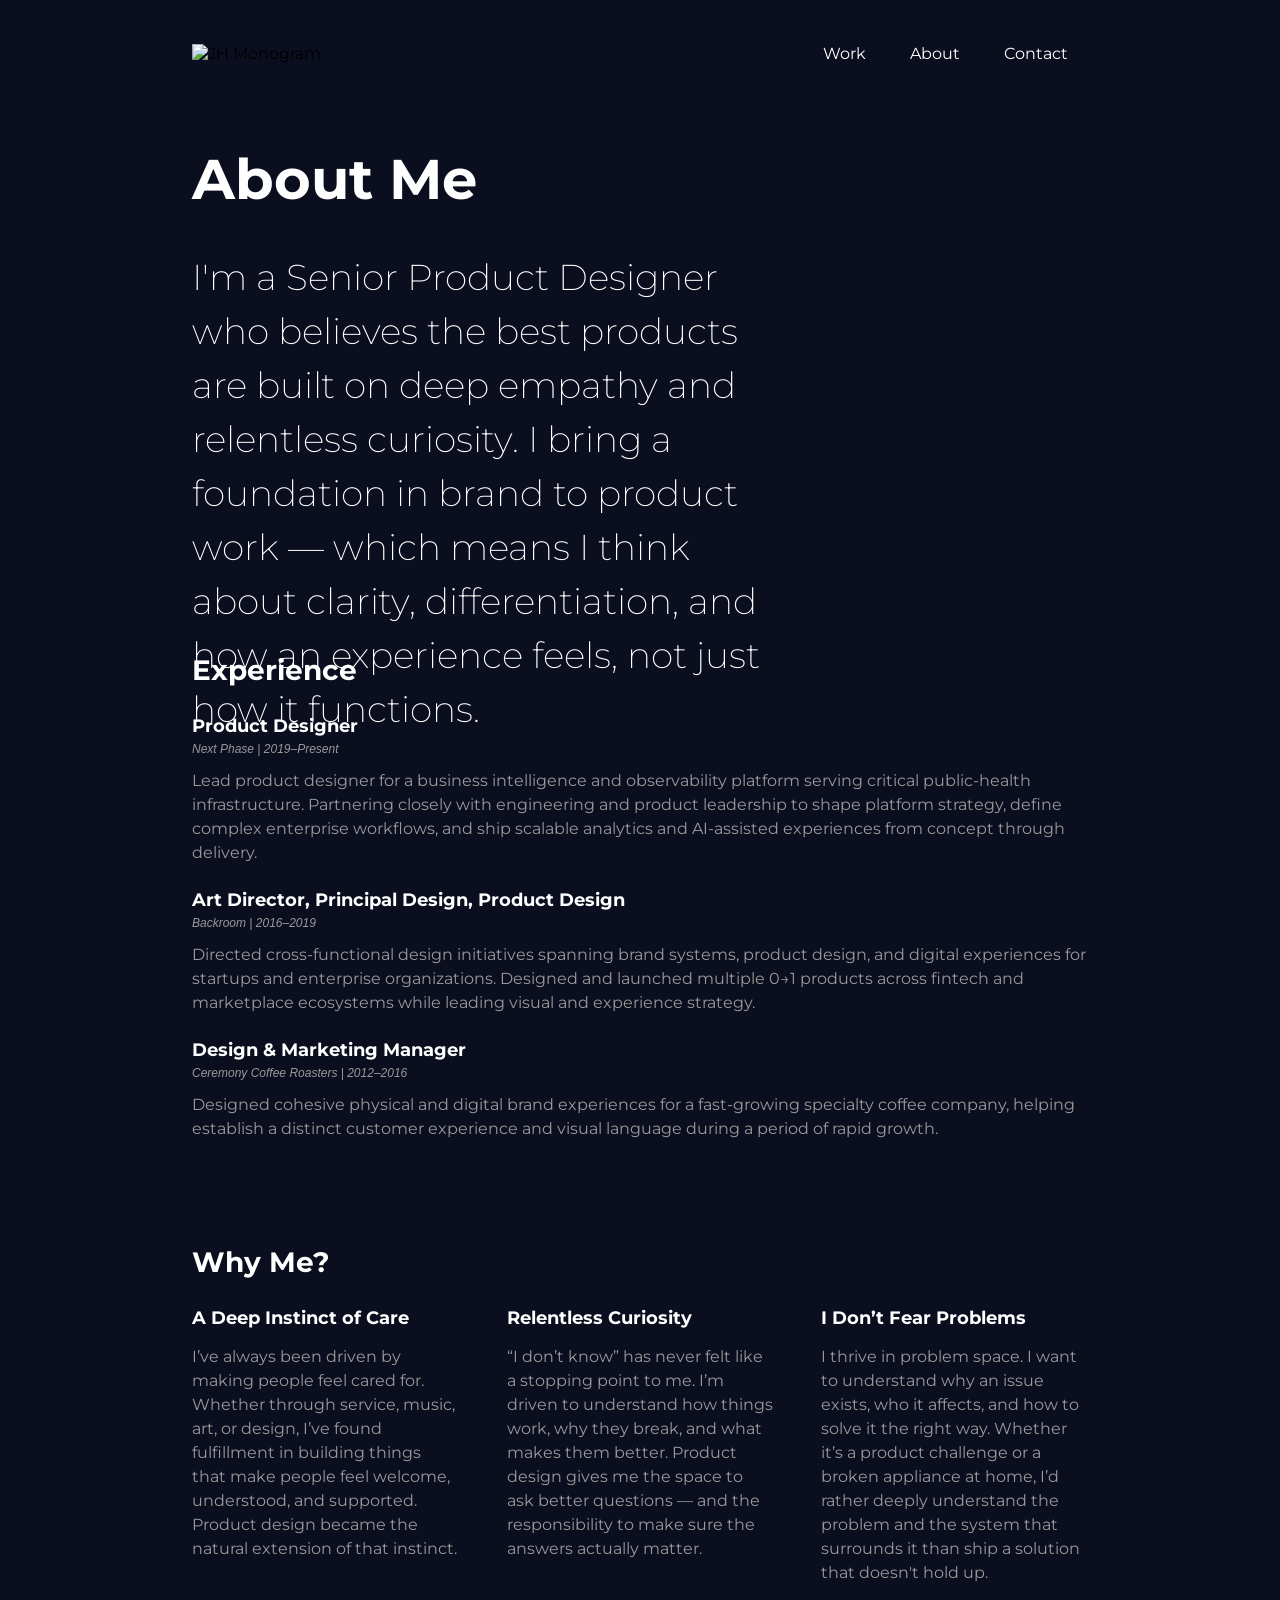
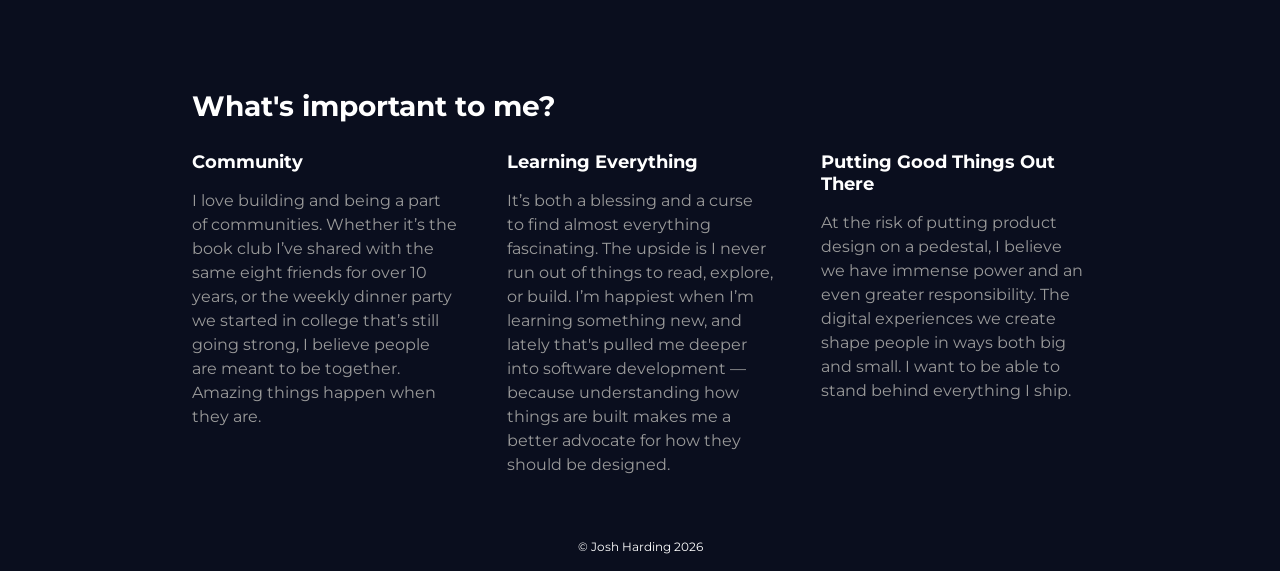
==== commit da750a12: "Update about.html updates to internal copy" ====
--- a/about.html
+++ b/about.html
@@ -60,11 +60,11 @@
                     </div>
                     <div>
                         <h4 style="margin:0">Relentless Curiosity</h4>
-                        <p class="gray-text">“I don’t know” has never felt like a stopping point to me. I’m driven to understand how things work, why they break, and what makes them better. Product design gives me the space to ask better questions and turn those answers into meaningful solutions.</p>
+                        <p class="gray-text">“I don’t know” has never felt like a stopping point to me. I’m driven to understand how things work, why they break, and what makes them better. Product design gives me the space to ask better questions — and the responsibility to make sure the answers actually matter.</p>
                     </div>
                     <div>
                         <h4 style="margin:0">I Don’t Fear Problems</h4>
-                        <p class="gray-text">I thrive in problem space. I want to understand why an issue exists, who it affects, and how to solve it the right way. Whether it’s a product challenge or a broken appliance at home, I’d rather deeply understand the problem and the system that surrounds it than apply a temporary fix.</p>
+                        <p class="gray-text">I thrive in problem space. I want to understand why an issue exists, who it affects, and how to solve it the right way. Whether it’s a product challenge or a broken appliance at home, I’d rather deeply understand the problem and the system that surrounds it than ship a solution that doesn't hold up.</p>
                     </div>
                 </div>
             </div>
@@ -78,11 +78,11 @@
                     </div>
                     <div>
                         <h4 style="margin:0">Learning Everything</h4>
-                        <p class="gray-text">It’s both a blessing and a curse to find almost everything fascinating. The upside is I never run out of things to read, explore, or build. I’m happiest when I’m learning something new, and lately that curiosity has led me deeper and deeper into software development.</p>
+                        <p class="gray-text">It’s both a blessing and a curse to find almost everything fascinating. The upside is I never run out of things to read, explore, or build. I’m happiest when I’m learning something new, and lately that's pulled me deeper into software development — because understanding how things are built makes me a better advocate for how they should be designed.</p>
                     </div>
                     <div>
                         <h4 style="margin:0">Putting Good Things Out There</h4>
-                        <p class="gray-text">At the risk of putting product design on a pedestal, I believe we have immense power and an even greater responsibility. The digital experiences we create shape people in ways both big and small. I want to make sure the things I put out into the world genuinely make it better.</p>
+                        <p class="gray-text">At the risk of putting product design on a pedestal, I believe we have immense power and an even greater responsibility. The digital experiences we create shape people in ways both big and small. I want to be able to stand behind everything I ship.</p>
                     </div>
                 </div>
             </div>
